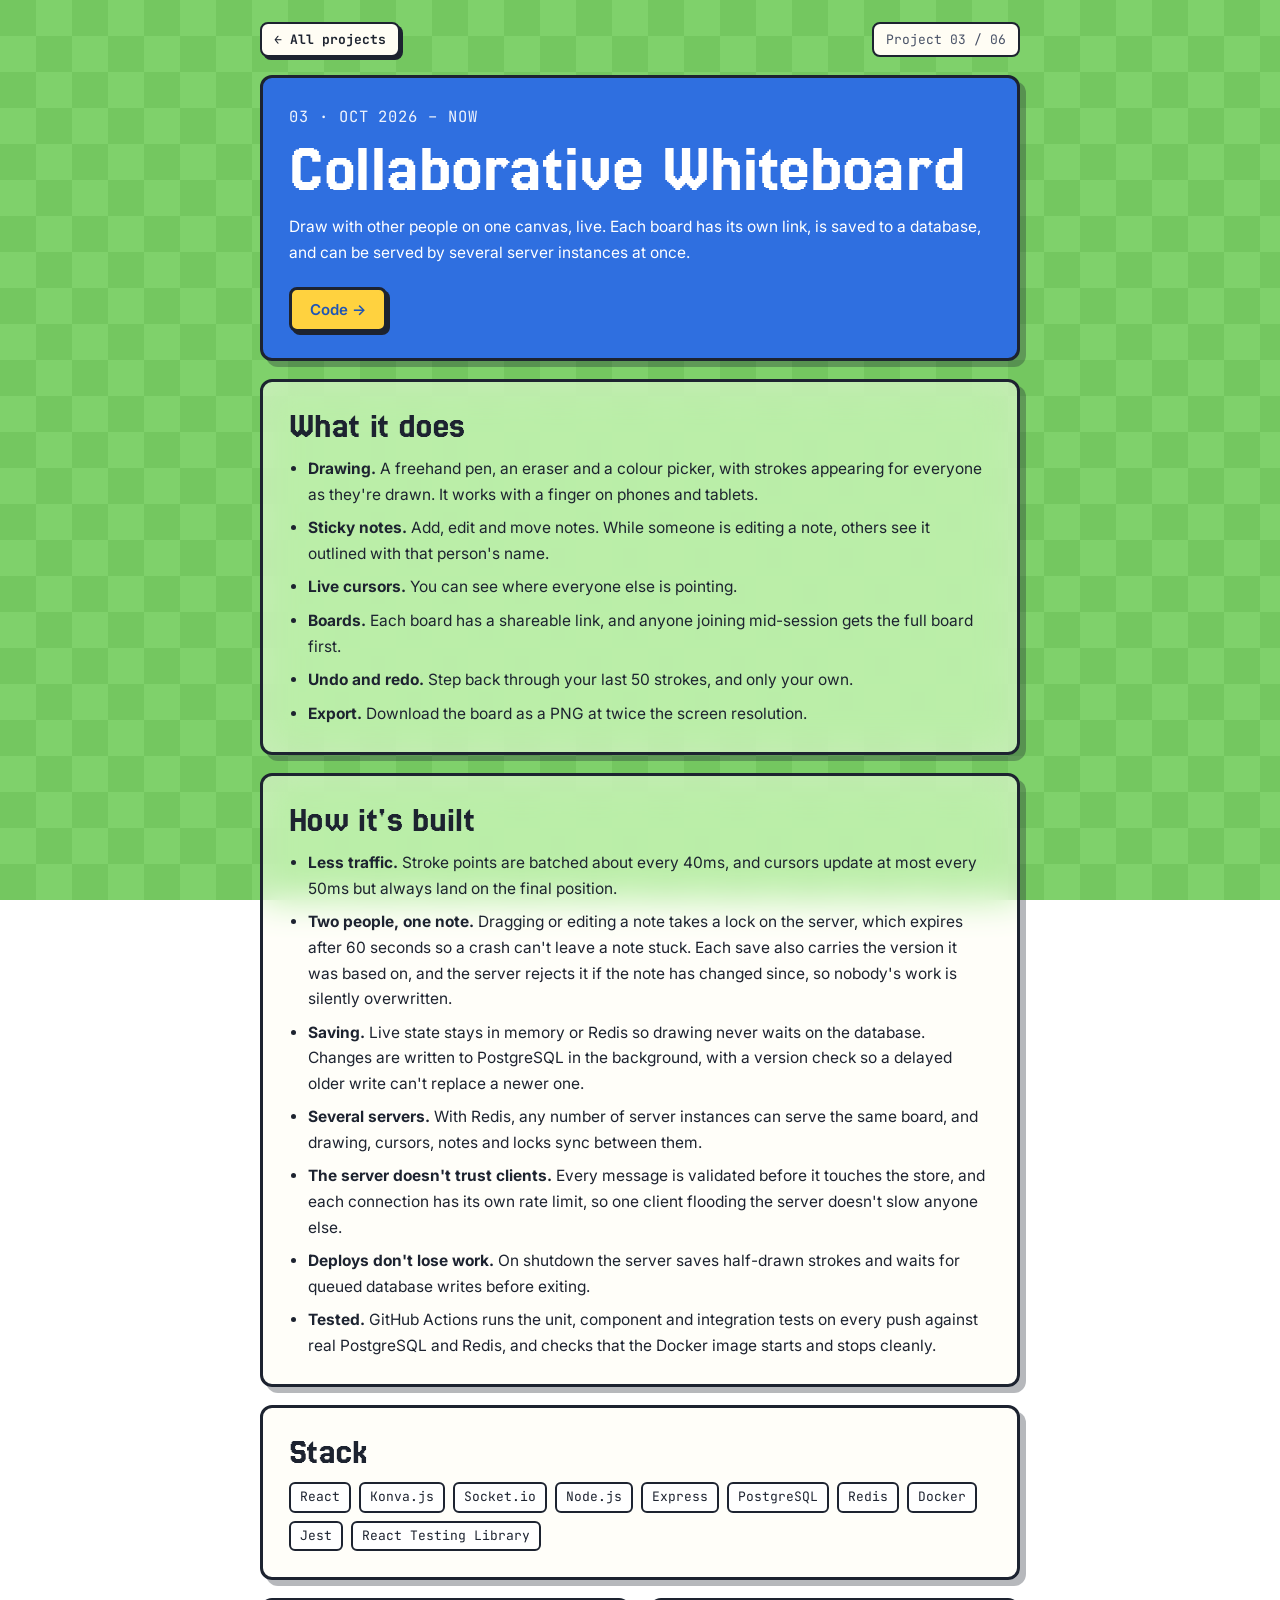
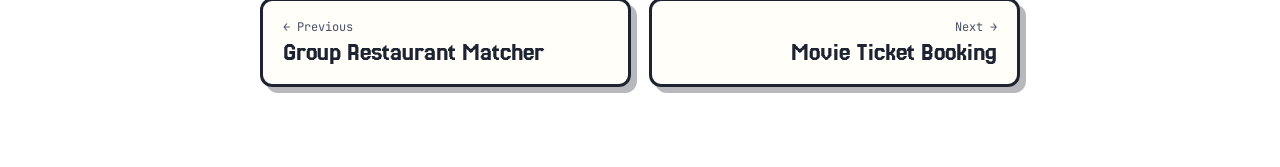
==== projects/collaborative-whiteboard.html @ 9a10ddad "Frosted glass cards and a wider content column" ====
<!doctype html>
<html lang="en">
<head>
<meta charset="utf-8">
<meta name="viewport" content="width=device-width, initial-scale=1">
<title>Collaborative Whiteboard · Colby Okazaki</title>
<meta name="description" content="Draw with other people on one canvas, live. Each board has its own link, is saved to a database, and can be served by several server instances at once.">
<meta property="og:type" content="article">
<meta property="og:url" content="https://colby-okazaki.github.io/portfolio/projects/collaborative-whiteboard.html">
<meta property="og:title" content="Collaborative Whiteboard · Colby Okazaki">
<meta property="og:description" content="Draw with other people on one canvas, live. Each board has its own link, is saved to a database, and can be served by several server instances at once.">
<meta property="og:image" content="https://colby-okazaki.github.io/portfolio/images/preview.jpg">
<meta name="twitter:card" content="summary_large_image">
<link rel="preconnect" href="https://fonts.googleapis.com">
<link href="https://fonts.googleapis.com/css2?family=Inter:wght@400;600;800&family=JetBrains+Mono:wght@400;700&family=Jersey+25&display=swap" rel="stylesheet">
<link rel="stylesheet" href="project.css?v=2">
<style>:root { --accent: #2f6fe0; }</style>
</head>
<body>
  <nav class="top">
    <a class="back" href="../#projects">← All projects</a>
    <span class="crumb">Project 03 / 06</span>
  </nav>

  <main class="page">
    <header class="card head">
      <p class="kicker">03 · Oct 2026 – now</p>
      <h1>Collaborative Whiteboard</h1>
      <p class="sub">Draw with other people on one canvas, live. Each board has its own link, is saved to a database, and can be served by several server instances at once.</p>
      <div class="actions"><a class="btn" href="https://github.com/colby-okazaki/collab-whiteboard" target="_blank" rel="noopener">Code →</a></div>
    </header>

    <section class="card">
      <h2>What it does</h2>
      <ul>
        <li><strong>Drawing.</strong> A freehand pen, an eraser and a colour picker, with strokes appearing for everyone as they're drawn. It works with a finger on phones and tablets.</li>
        <li><strong>Sticky notes.</strong> Add, edit and move notes. While someone is editing a note, others see it outlined with that person's name.</li>
        <li><strong>Live cursors.</strong> You can see where everyone else is pointing.</li>
        <li><strong>Boards.</strong> Each board has a shareable link, and anyone joining mid-session gets the full board first.</li>
        <li><strong>Undo and redo.</strong> Step back through your last 50 strokes, and only your own.</li>
        <li><strong>Export.</strong> Download the board as a PNG at twice the screen resolution.</li>
      </ul>
    </section>

    <section class="card">
      <h2>How it's built</h2>
      <ul>
        <li><strong>Less traffic.</strong> Stroke points are batched about every 40ms, and cursors update at most every 50ms but always land on the final position.</li>
        <li><strong>Two people, one note.</strong> Dragging or editing a note takes a lock on the server, which expires after 60 seconds so a crash can't leave a note stuck. Each save also carries the version it was based on, and the server rejects it if the note has changed since, so nobody's work is silently overwritten.</li>
        <li><strong>Saving.</strong> Live state stays in memory or Redis so drawing never waits on the database. Changes are written to PostgreSQL in the background, with a version check so a delayed older write can't replace a newer one.</li>
        <li><strong>Several servers.</strong> With Redis, any number of server instances can serve the same board, and drawing, cursors, notes and locks sync between them.</li>
        <li><strong>The server doesn't trust clients.</strong> Every message is validated before it touches the store, and each connection has its own rate limit, so one client flooding the server doesn't slow anyone else.</li>
        <li><strong>Deploys don't lose work.</strong> On shutdown the server saves half-drawn strokes and waits for queued database writes before exiting.</li>
        <li><strong>Tested.</strong> GitHub Actions runs the unit, component and integration tests on every push against real PostgreSQL and Redis, and checks that the Docker image starts and stops cleanly.</li>
      </ul>
    </section>

    <section class="card">
      <h2>Stack</h2>
      <ul class="tags"><li>React</li><li>Konva.js</li><li>Socket.io</li><li>Node.js</li><li>Express</li><li>PostgreSQL</li><li>Redis</li><li>Docker</li><li>Jest</li><li>React Testing Library</li></ul>
    </section>

    <nav class="pager" aria-label="More projects">
      <a class="card" href="group-restaurant-matcher.html"><span class="dir">← Previous</span><span class="name">Group Restaurant Matcher</span></a>
      <a class="card next" href="movie-ticket-booking.html"><span class="dir">Next →</span><span class="name">Movie Ticket Booking</span></a>
    </nav>
  </main>
</body>
</html>
---- projects/project.css ----
/* Shared styles for the project pages. Colours, fonts and cards match index.html. */
:root {
  --ink: #1d2330; --soft: #485166; --paper: #fffdf4; --line: rgba(29,35,48,0.14); --link: #1f55b5;
  --yellow: #ffd23f;
  --pixel: "Jersey 25", "JetBrains Mono", monospace;
  --mono: "JetBrains Mono", ui-monospace, monospace;
  --accent: #e5484d;
}
* { box-sizing: border-box; margin: 0; padding: 0; }
body {
  font-family: Inter, system-ui, sans-serif; color: var(--ink);
  background: repeating-conic-gradient(#7fd16b 0 25%, #74c760 0 50%) 0 0 / 72px 72px fixed;   /* the flat game board */
  padding: 0 16px 80px;
}
.top, .page { width: min(760px, 100%); margin: 0 auto; }
.top { display: flex; justify-content: space-between; align-items: center; gap: 12px; padding: 22px 0 18px; }
.back, .crumb { font-family: var(--mono); font-size: 13px; font-weight: 700; background: var(--paper); border: 2px solid var(--ink); border-radius: 8px; padding: 7px 12px; }
.back { color: var(--ink); text-decoration: none; box-shadow: 3px 3px 0 var(--ink); transition: transform .12s ease, box-shadow .12s ease; }
.back:hover { transform: translate(2px, 2px); box-shadow: 1px 1px 0 var(--ink); }
.crumb { color: var(--soft); font-weight: 400; }

.card { background: rgba(255,253,244,0.58); -webkit-backdrop-filter: blur(18px) saturate(1.5); backdrop-filter: blur(18px) saturate(1.5); border: 3px solid var(--ink); border-radius: 12px; box-shadow: 6px 6px 0 rgba(29,35,48,0.32); padding: 26px; }
.page > * + * { margin-top: 18px; }

.head { background: var(--accent); color: #fff; }
.kicker { font-family: var(--mono); font-size: 12.5px; letter-spacing: 0.06em; text-transform: uppercase; opacity: 0.92; }
h1 { margin-top: 8px; font-family: var(--pixel); font-weight: 400; font-size: clamp(44px, 10vw, 68px); line-height: 0.92; letter-spacing: 0.01em; }
.sub { margin-top: 14px; font-size: clamp(16px, 2.3vw, 18px); line-height: 1.55; }
.actions { margin-top: 22px; display: flex; flex-wrap: wrap; gap: 12px; align-items: center; }
.btn { font-size: 15px; font-weight: 600; color: var(--ink); text-decoration: none; padding: 10px 18px; border: 3px solid var(--ink); border-radius: 8px; background: var(--paper); box-shadow: 3px 3px 0 var(--ink); transition: transform .12s ease, box-shadow .12s ease; }
.btn:first-child { background: var(--yellow); }
.btn:hover { transform: translate(2px, 2px); box-shadow: 1px 1px 0 var(--ink); }
.actions .note { font-size: 13.5px; }

.figures { display: flex; flex-wrap: wrap; gap: 18px 36px; }
.figures dt { font-family: var(--mono); font-size: 22px; font-weight: 700; white-space: nowrap; }
.figures dd { margin-top: 4px; font-size: 13px; line-height: 1.4; color: var(--soft); max-width: 22ch; }

.shot { display: block; border-radius: 12px; overflow: hidden; background: #0b0b0d; border: 3px solid var(--ink); box-shadow: 6px 6px 0 rgba(29,35,48,0.32); }
.shot img { width: 100%; height: auto; display: block; }
figcaption { font-size: 13px; line-height: 1.5; color: var(--soft); background: var(--paper); border-top: 3px solid var(--ink); padding: 10px 14px; }

h2 { font-family: var(--pixel); font-weight: 400; font-size: clamp(30px, 5.5vw, 36px); line-height: 1; letter-spacing: 0.01em; }
.card p, .card li { font-size: 15.5px; line-height: 1.65; }
.card h2 + p, .card h2 + ul, .card h2 + ol { margin-top: 12px; }
.card p + p, .card p + ul { margin-top: 10px; }
.card ul, .card ol { padding-left: 1.2em; }
.card li + li { margin-top: 8px; }
.card a { color: var(--link); font-weight: 600; }
code { font-family: var(--mono); font-size: 0.9em; background: rgba(29,35,48,0.07); border-radius: 4px; padding: 1px 5px; }
.tags { margin-top: 12px; display: flex; flex-wrap: wrap; gap: 8px; list-style: none; padding: 0 !important; }
.tags li { margin: 0 !important; font-family: var(--mono); font-size: 13px !important; line-height: 1.4 !important; border: 2px solid var(--ink); border-radius: 6px; padding: 4px 9px; background: #fff; }

.pager { display: grid; grid-template-columns: 1fr 1fr; gap: 18px; }
.pager a { color: var(--ink); text-decoration: none; padding: 18px 20px; transition: transform .12s ease, box-shadow .12s ease; }
.pager a:hover { transform: translate(3px, 3px); box-shadow: 3px 3px 0 rgba(29,35,48,0.32); }
.pager .dir { display: block; font-family: var(--mono); font-size: 12px; color: var(--soft); }
.pager .name { display: block; margin-top: 4px; font-family: var(--pixel); font-size: 26px; line-height: 1.05; }
.pager .next { text-align: right; }
@media (max-width: 560px) { .card { padding: 20px; } .pager { grid-template-columns: 1fr; } .pager .next { text-align: left; } }
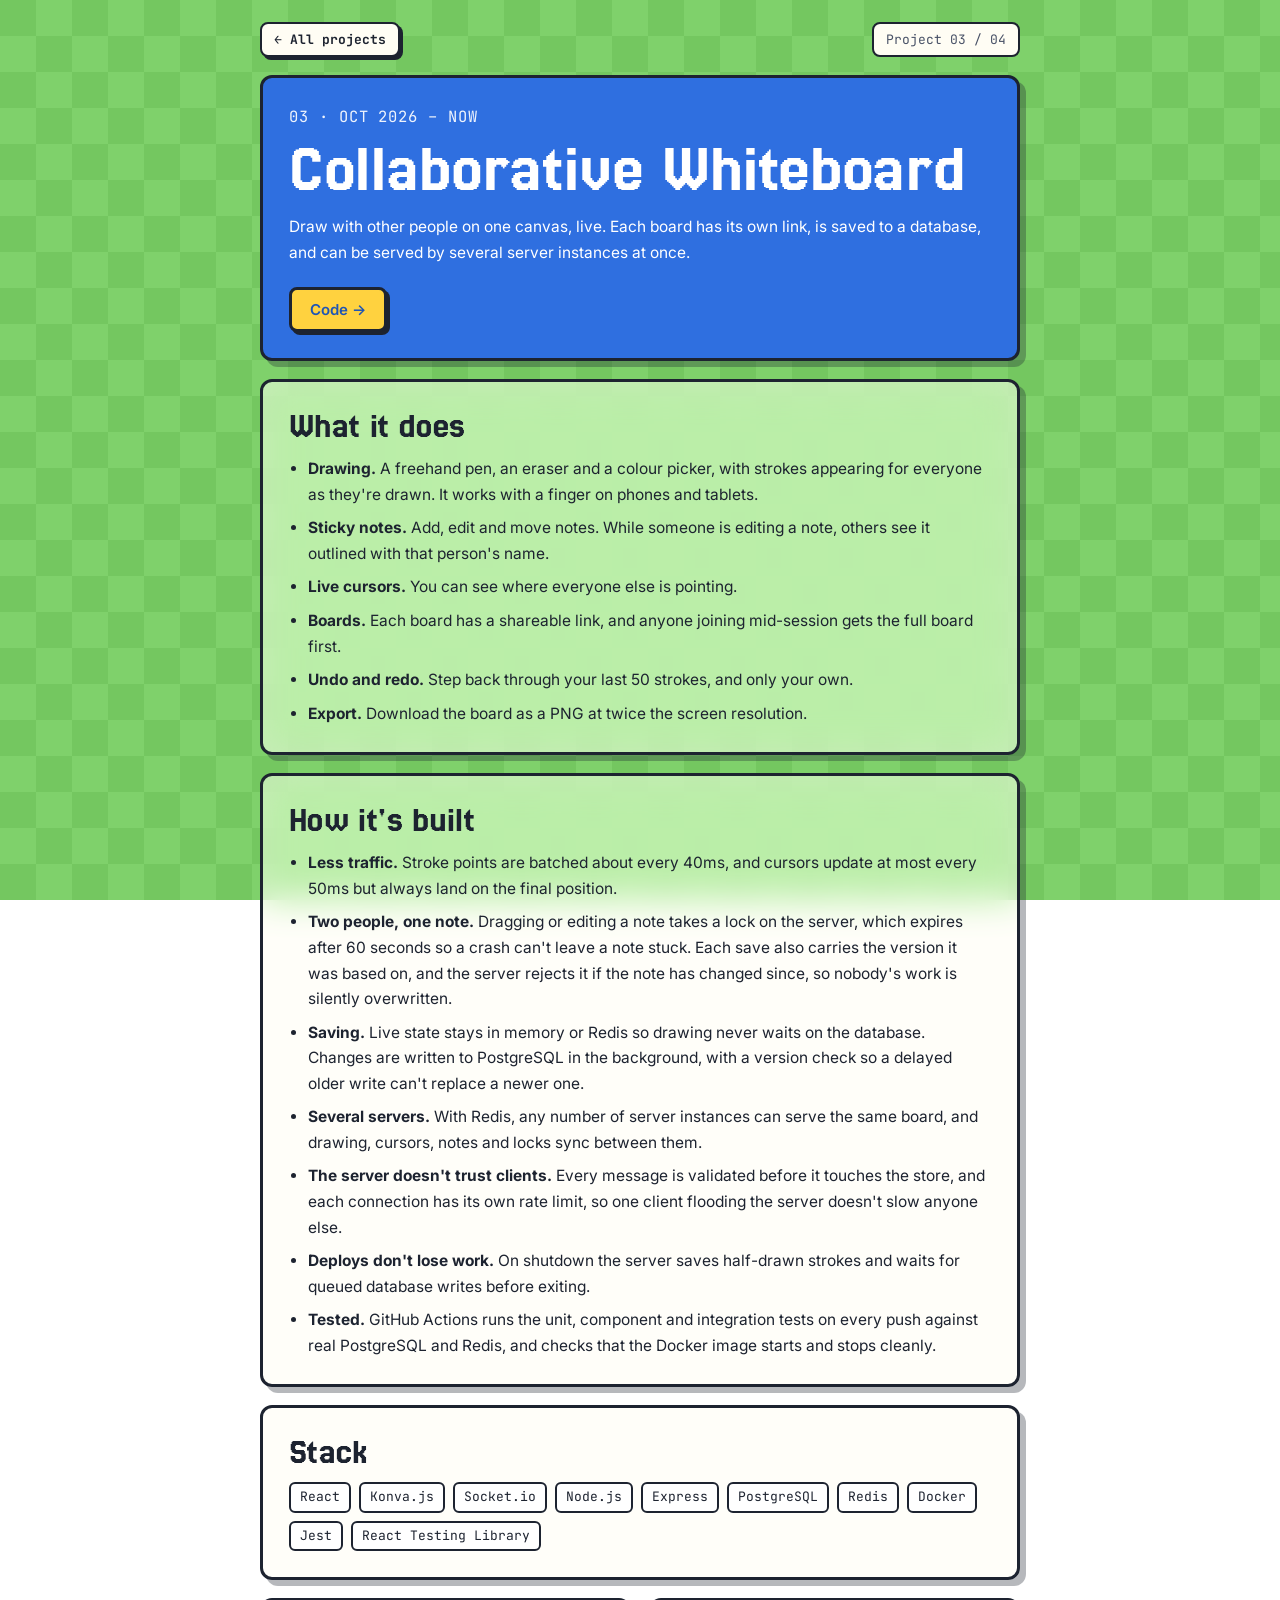
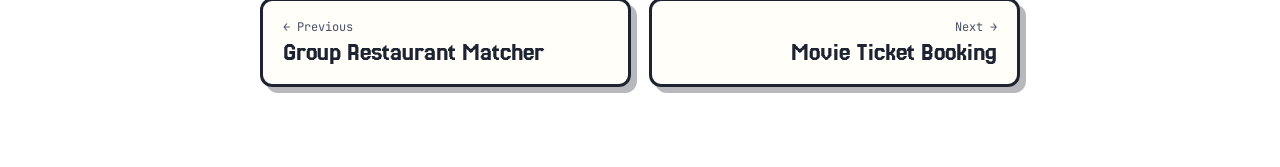
==== commit 869fe02a: "Update the resume and remove the Lift App and NBA Score Bot projects" ====
--- a/projects/collaborative-whiteboard.html
+++ b/projects/collaborative-whiteboard.html
@@ -19,7 +19,7 @@
 <body>
   <nav class="top">
     <a class="back" href="../#projects">← All projects</a>
-    <span class="crumb">Project 03 / 06</span>
+    <span class="crumb">Project 03 / 04</span>
   </nav>
 
   <main class="page">
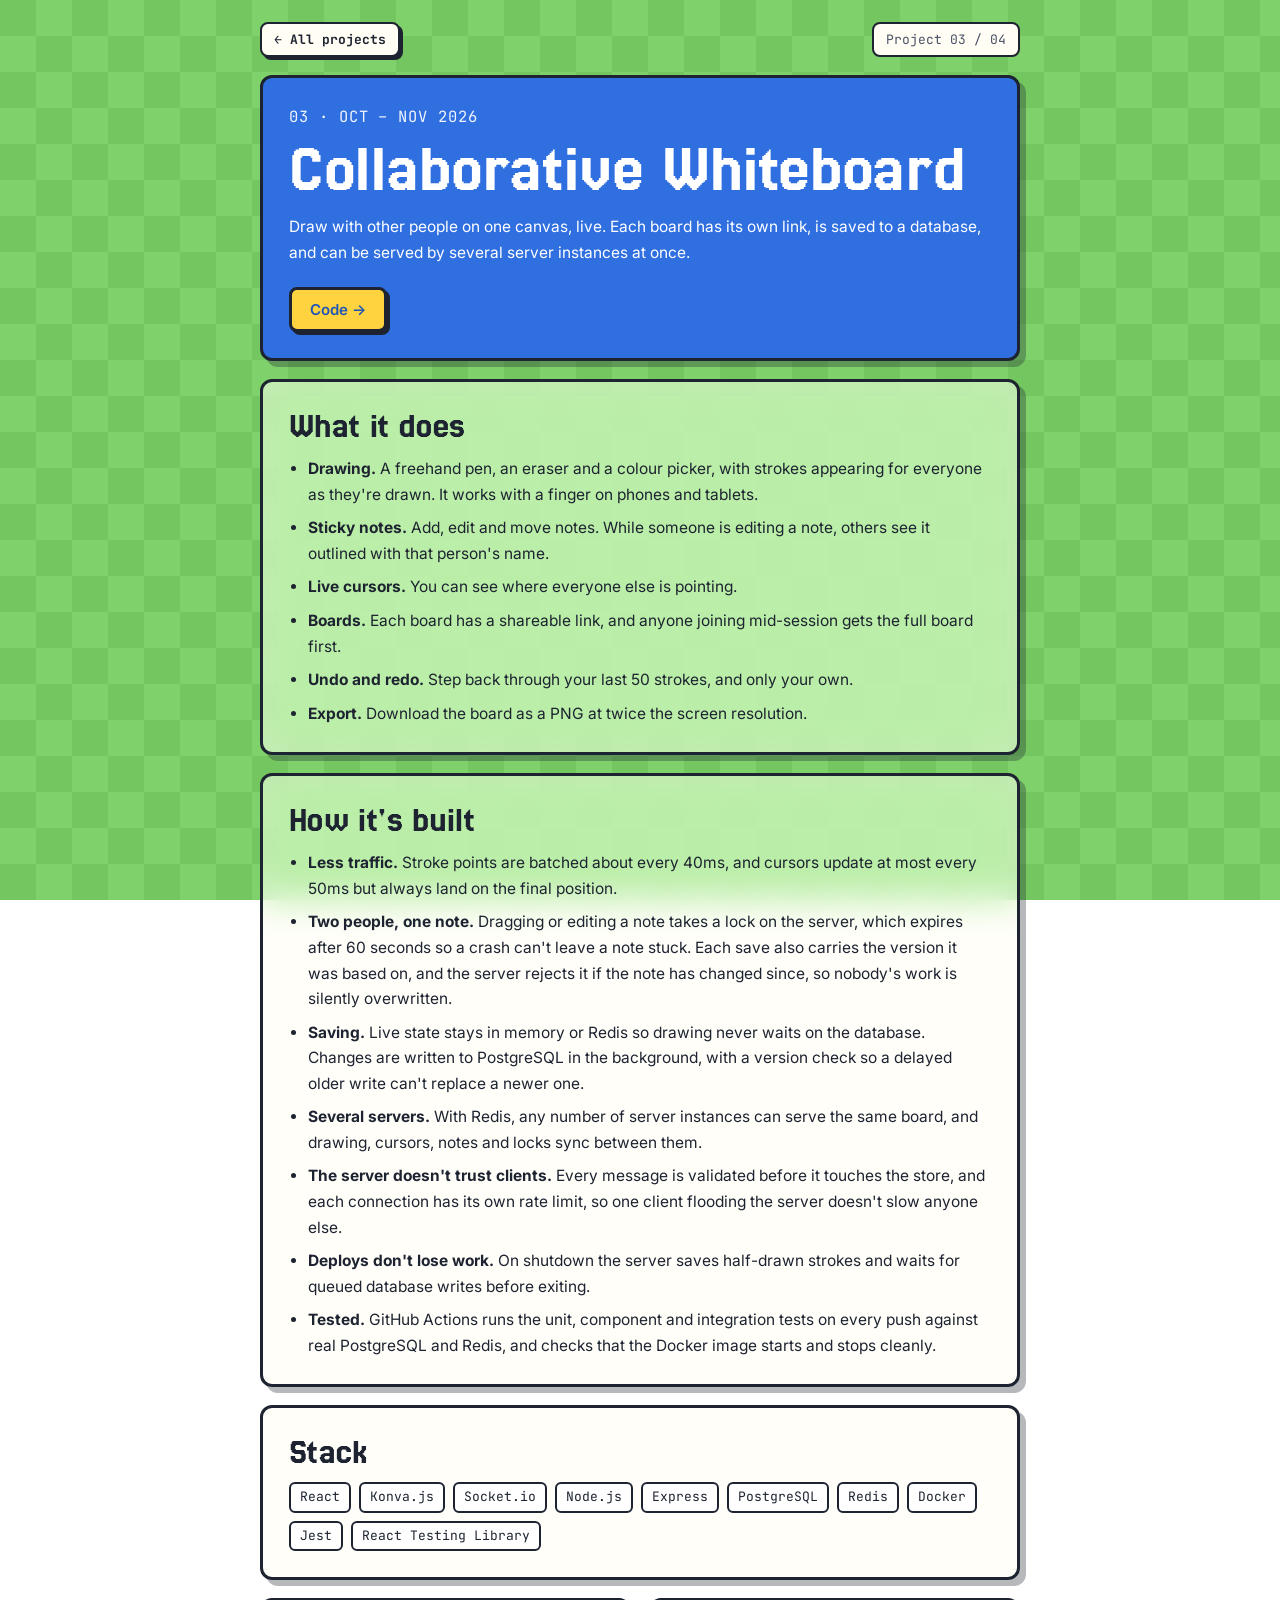
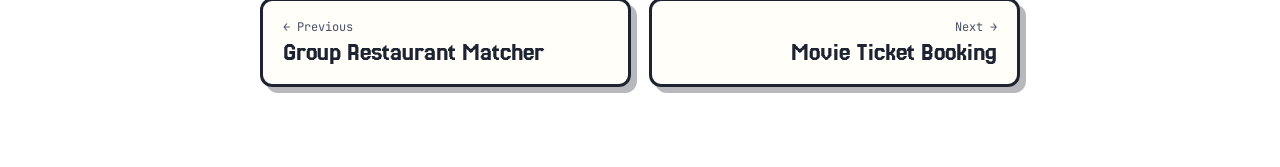
==== commit 58b6df64: "Match the project dates to the resume" ====
--- a/projects/collaborative-whiteboard.html
+++ b/projects/collaborative-whiteboard.html
@@ -24,7 +24,7 @@
 
   <main class="page">
     <header class="card head">
-      <p class="kicker">03 · Oct 2026 – now</p>
+      <p class="kicker">03 · Oct – Nov 2026</p>
       <h1>Collaborative Whiteboard</h1>
       <p class="sub">Draw with other people on one canvas, live. Each board has its own link, is saved to a database, and can be served by several server instances at once.</p>
       <div class="actions"><a class="btn" href="https://github.com/colby-okazaki/collab-whiteboard" target="_blank" rel="noopener">Code →</a></div>
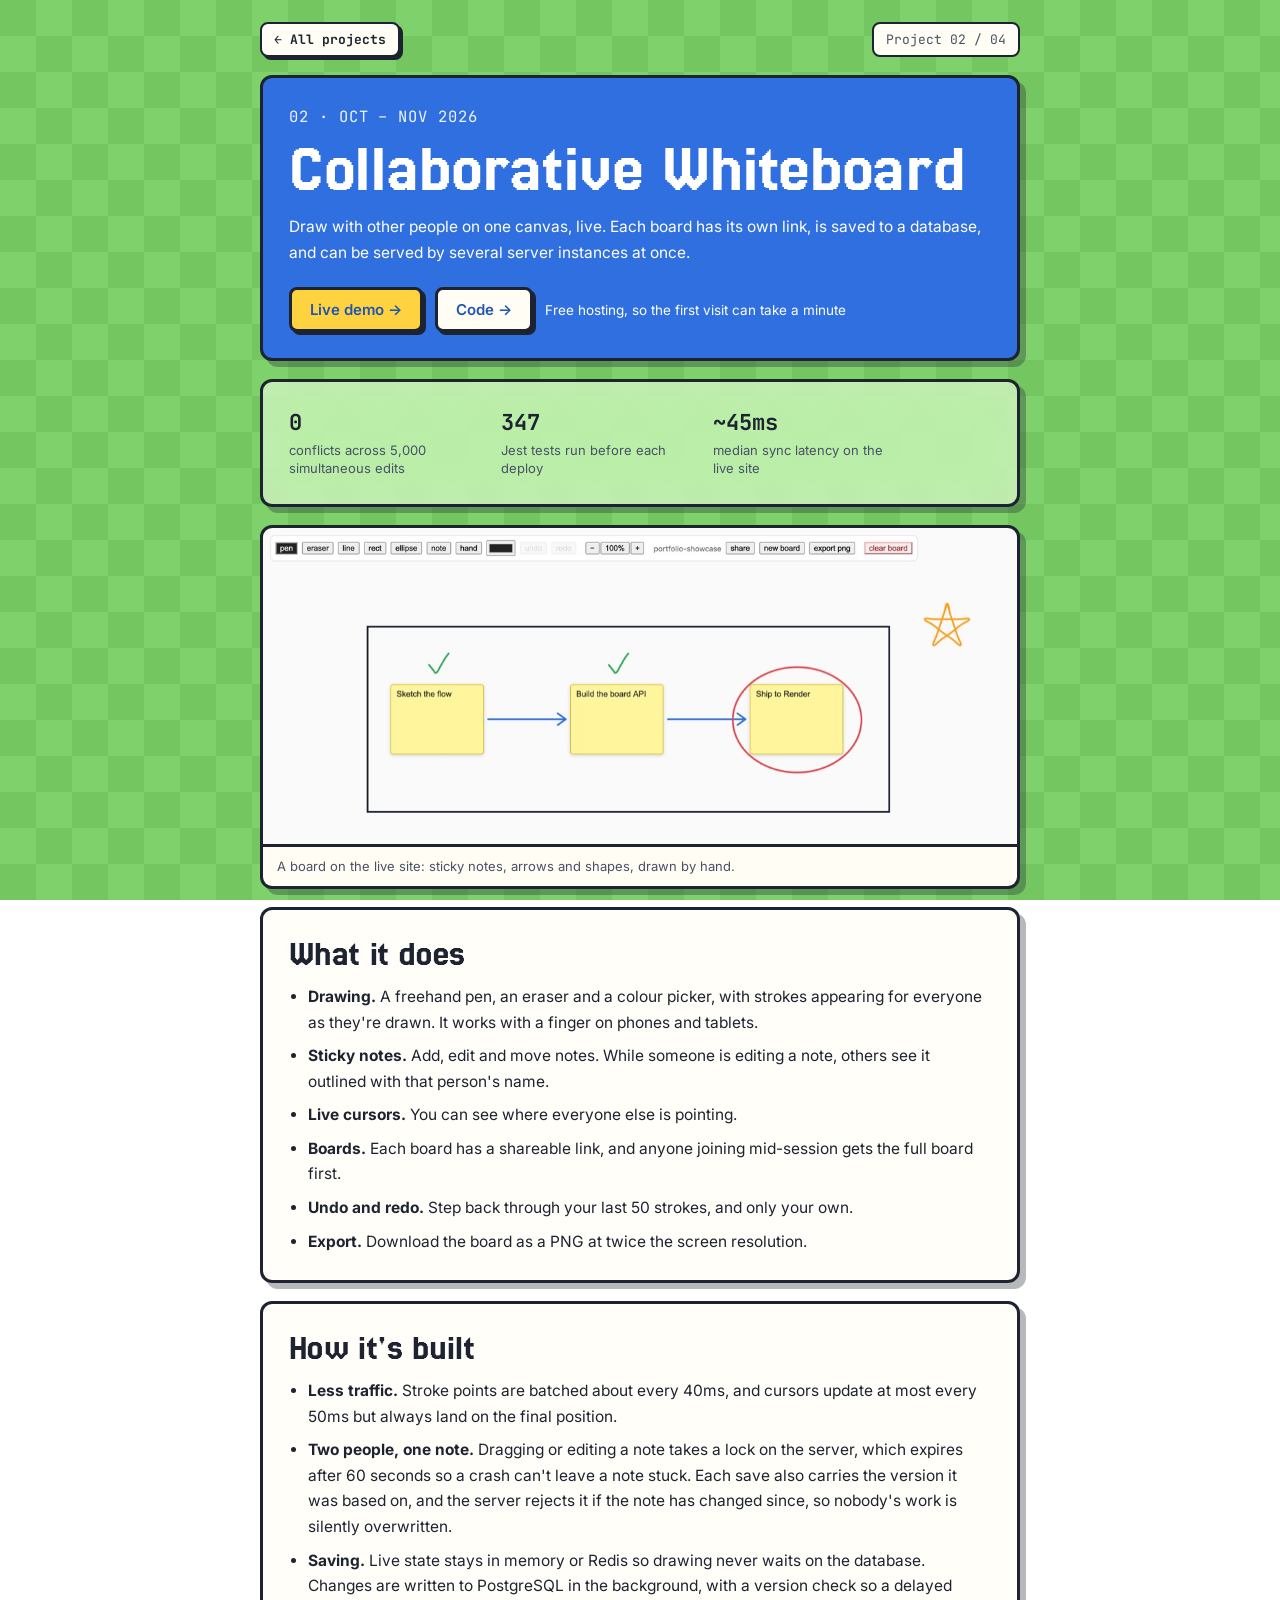
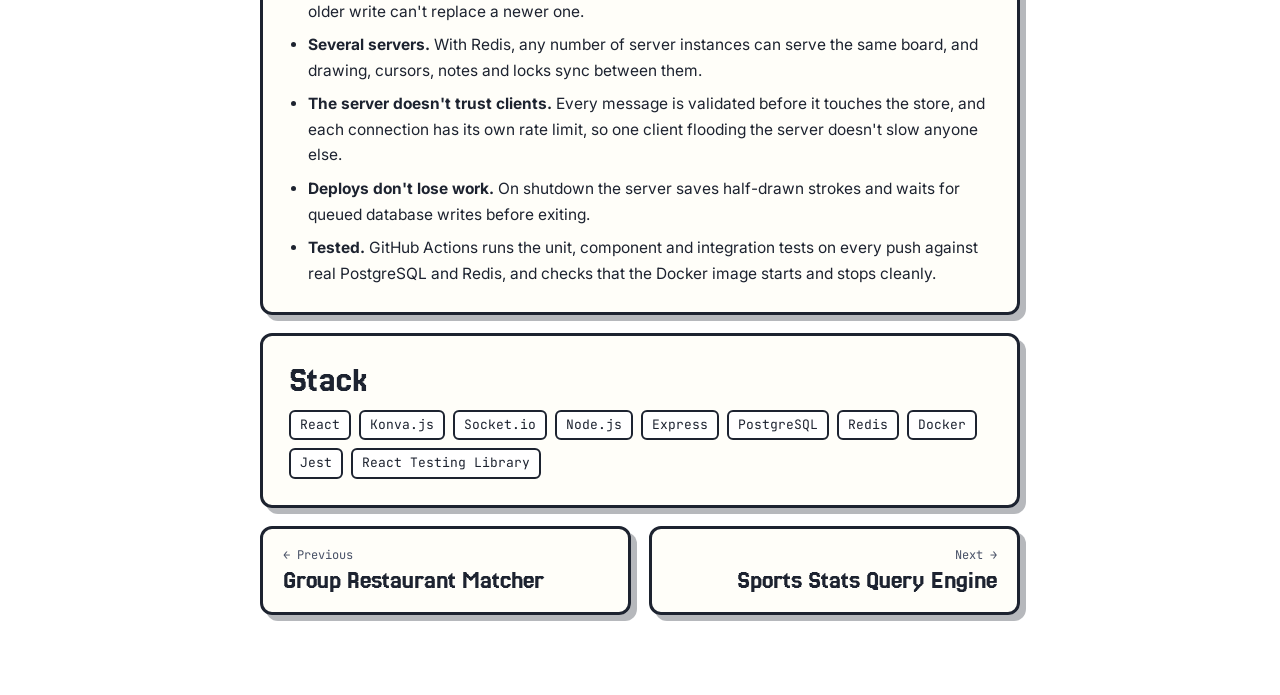
==== commit b3783463: "Order projects newest first, give every card the same layout, and add whiteboard and restaurant matc" ====
--- a/projects/collaborative-whiteboard.html
+++ b/projects/collaborative-whiteboard.html
@@ -9,7 +9,7 @@
 <meta property="og:url" content="https://colby-okazaki.github.io/portfolio/projects/collaborative-whiteboard.html">
 <meta property="og:title" content="Collaborative Whiteboard · Colby Okazaki">
 <meta property="og:description" content="Draw with other people on one canvas, live. Each board has its own link, is saved to a database, and can be served by several server instances at once.">
-<meta property="og:image" content="https://colby-okazaki.github.io/portfolio/images/preview.jpg">
+<meta property="og:image" content="https://colby-okazaki.github.io/portfolio/images/whiteboard.jpg">
 <meta name="twitter:card" content="summary_large_image">
 <link rel="preconnect" href="https://fonts.googleapis.com">
 <link href="https://fonts.googleapis.com/css2?family=Inter:wght@400;600;800&family=JetBrains+Mono:wght@400;700&family=Jersey+25&display=swap" rel="stylesheet">
@@ -19,16 +19,27 @@
 <body>
   <nav class="top">
     <a class="back" href="../#projects">← All projects</a>
-    <span class="crumb">Project 03 / 04</span>
+    <span class="crumb">Project 02 / 04</span>
   </nav>
 
   <main class="page">
     <header class="card head">
-      <p class="kicker">03 · Oct – Nov 2026</p>
+      <p class="kicker">02 · Oct – Nov 2026</p>
       <h1>Collaborative Whiteboard</h1>
       <p class="sub">Draw with other people on one canvas, live. Each board has its own link, is saved to a database, and can be served by several server instances at once.</p>
-      <div class="actions"><a class="btn" href="https://github.com/colby-okazaki/collab-whiteboard" target="_blank" rel="noopener">Code →</a></div>
+      <div class="actions"><a class="btn" href="https://collab-whiteboard-vhsh.onrender.com" target="_blank" rel="noopener">Live demo →</a><a class="btn" href="https://github.com/colby-okazaki/collab-whiteboard" target="_blank" rel="noopener">Code →</a><span class="note">Free hosting, so the first visit can take a minute</span></div>
     </header>
+
+    <dl class="card figures">
+      <div><dt>0</dt><dd>conflicts across 5,000 simultaneous edits</dd></div>
+      <div><dt>347</dt><dd>Jest tests run before each deploy</dd></div>
+      <div><dt>~45ms</dt><dd>median sync latency on the live site</dd></div>
+    </dl>
+
+    <figure class="shot">
+      <img src="../images/whiteboard.jpg" width="1100" height="461" alt="A board on the live whiteboard: three sticky notes joined by blue arrows, green ticks over the first two, the last circled in red, all inside a drawn box">
+      <figcaption>A board on the live site: sticky notes, arrows and shapes, drawn by hand.</figcaption>
+    </figure>
 
     <section class="card">
       <h2>What it does</h2>
@@ -62,7 +73,7 @@
 
     <nav class="pager" aria-label="More projects">
       <a class="card" href="group-restaurant-matcher.html"><span class="dir">← Previous</span><span class="name">Group Restaurant Matcher</span></a>
-      <a class="card next" href="movie-ticket-booking.html"><span class="dir">Next →</span><span class="name">Movie Ticket Booking</span></a>
+      <a class="card next" href="sports-stats-query-engine.html"><span class="dir">Next →</span><span class="name">Sports Stats Query Engine</span></a>
     </nav>
   </main>
 </body>
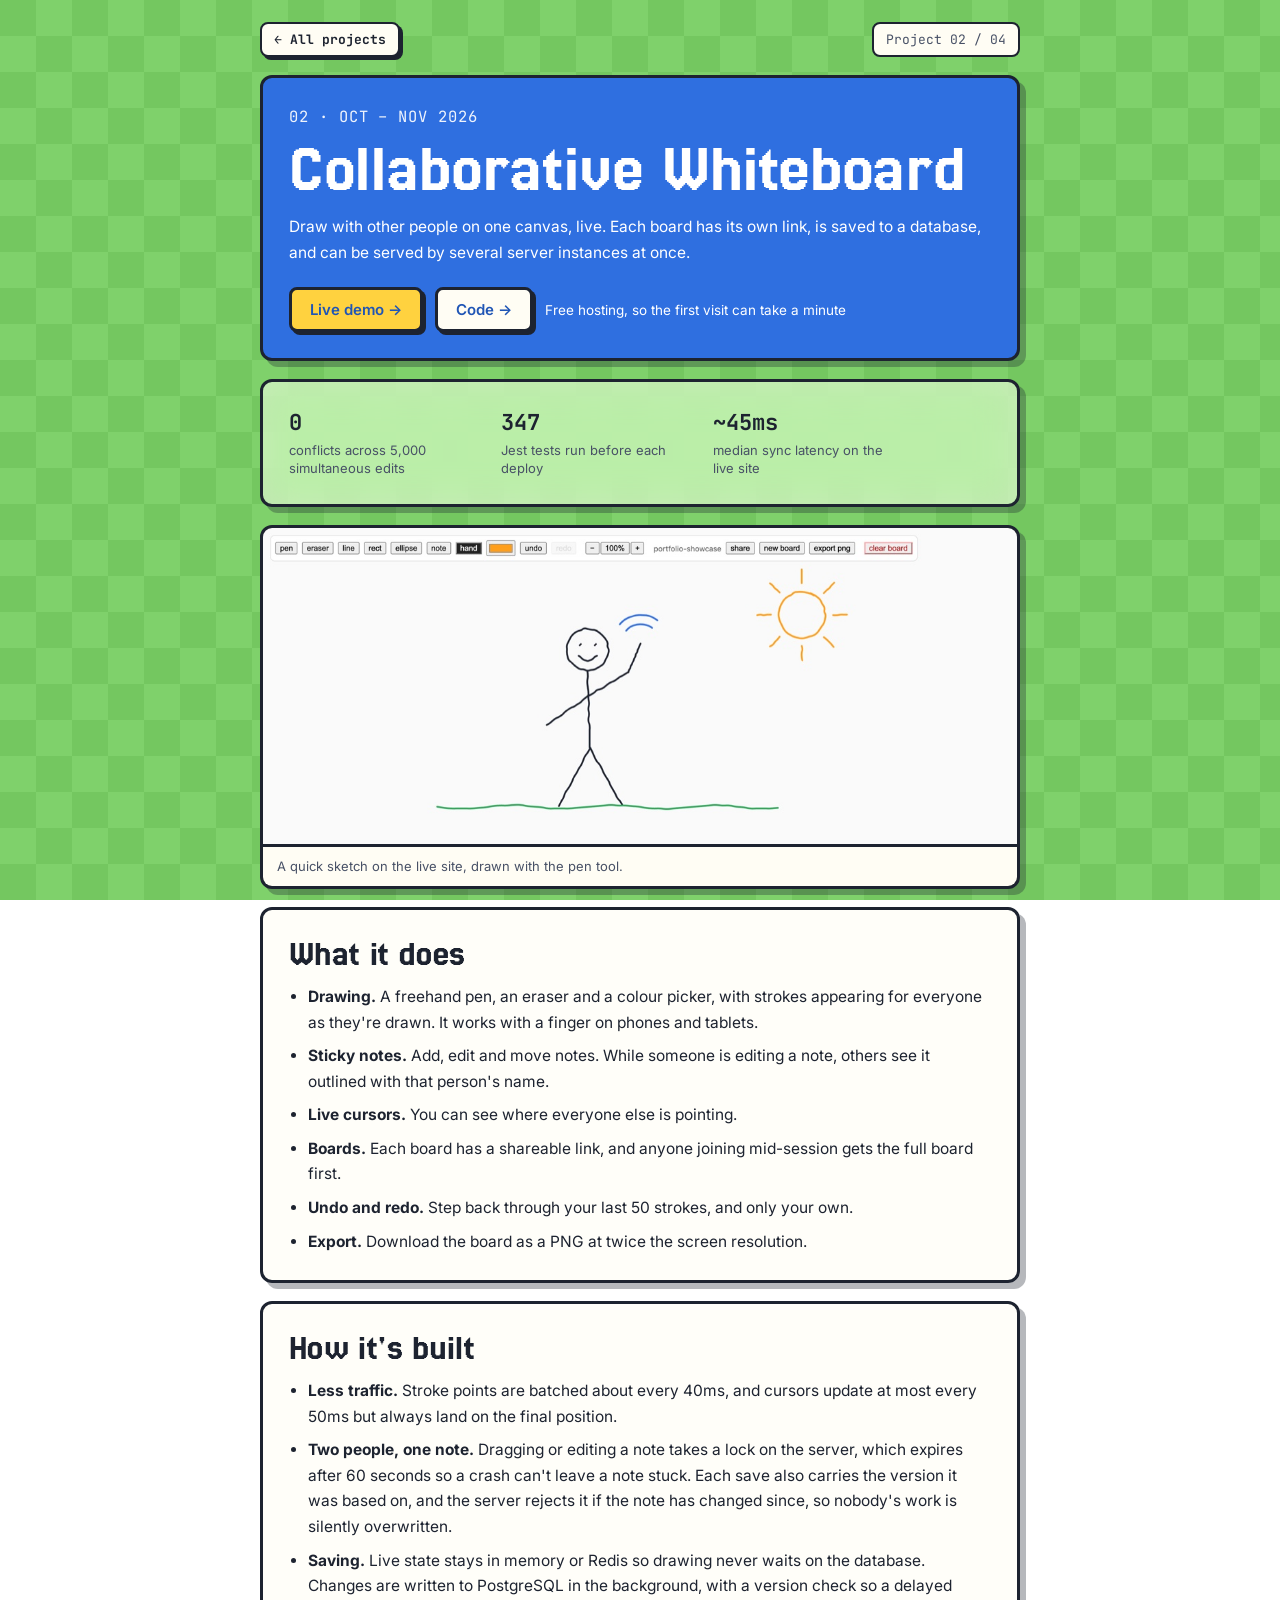
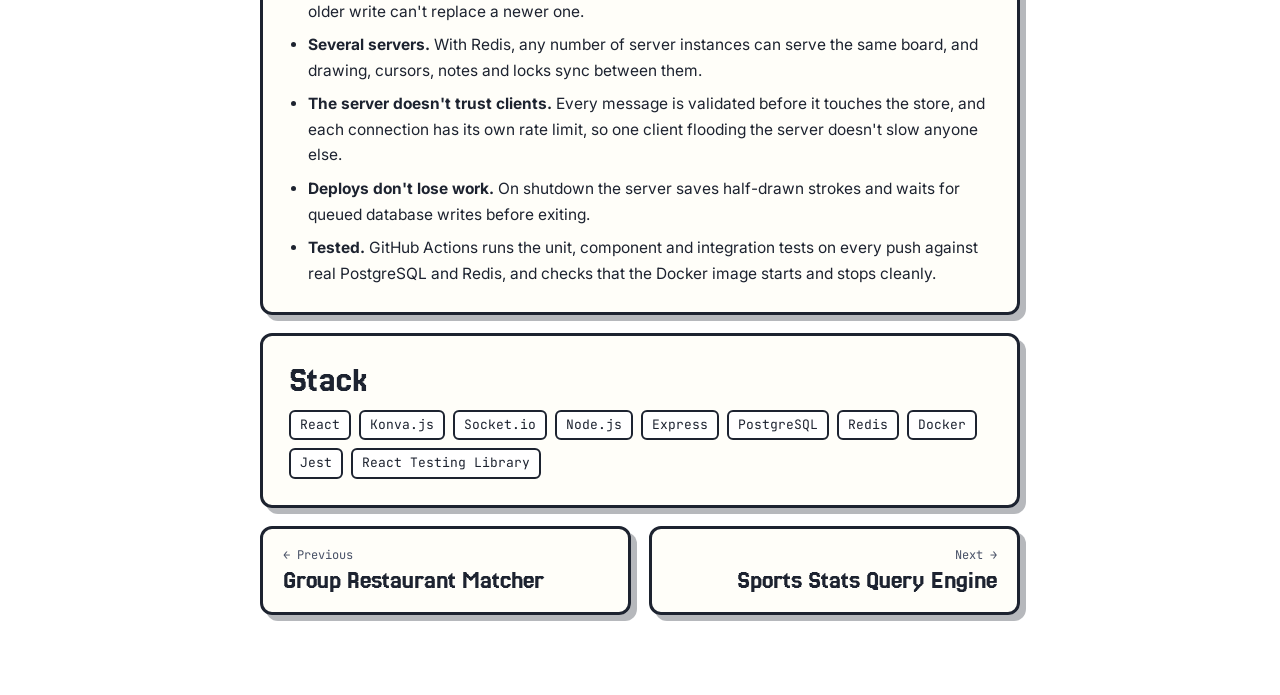
==== commit d65a26e5: "Use a stick figure sketch for the whiteboard, and drop the restaurant matcher photo" ====
--- a/projects/collaborative-whiteboard.html
+++ b/projects/collaborative-whiteboard.html
@@ -37,8 +37,8 @@
     </dl>
 
     <figure class="shot">
-      <img src="../images/whiteboard.jpg" width="1100" height="461" alt="A board on the live whiteboard: three sticky notes joined by blue arrows, green ticks over the first two, the last circled in red, all inside a drawn box">
-      <figcaption>A board on the live site: sticky notes, arrows and shapes, drawn by hand.</figcaption>
+      <img src="../images/whiteboard.jpg?v=2" width="1100" height="461" alt="A hand-drawn sketch on the live whiteboard: a smiling stick figure waving, standing on green grass under an orange sun">
+      <figcaption>A quick sketch on the live site, drawn with the pen tool.</figcaption>
     </figure>
 
     <section class="card">
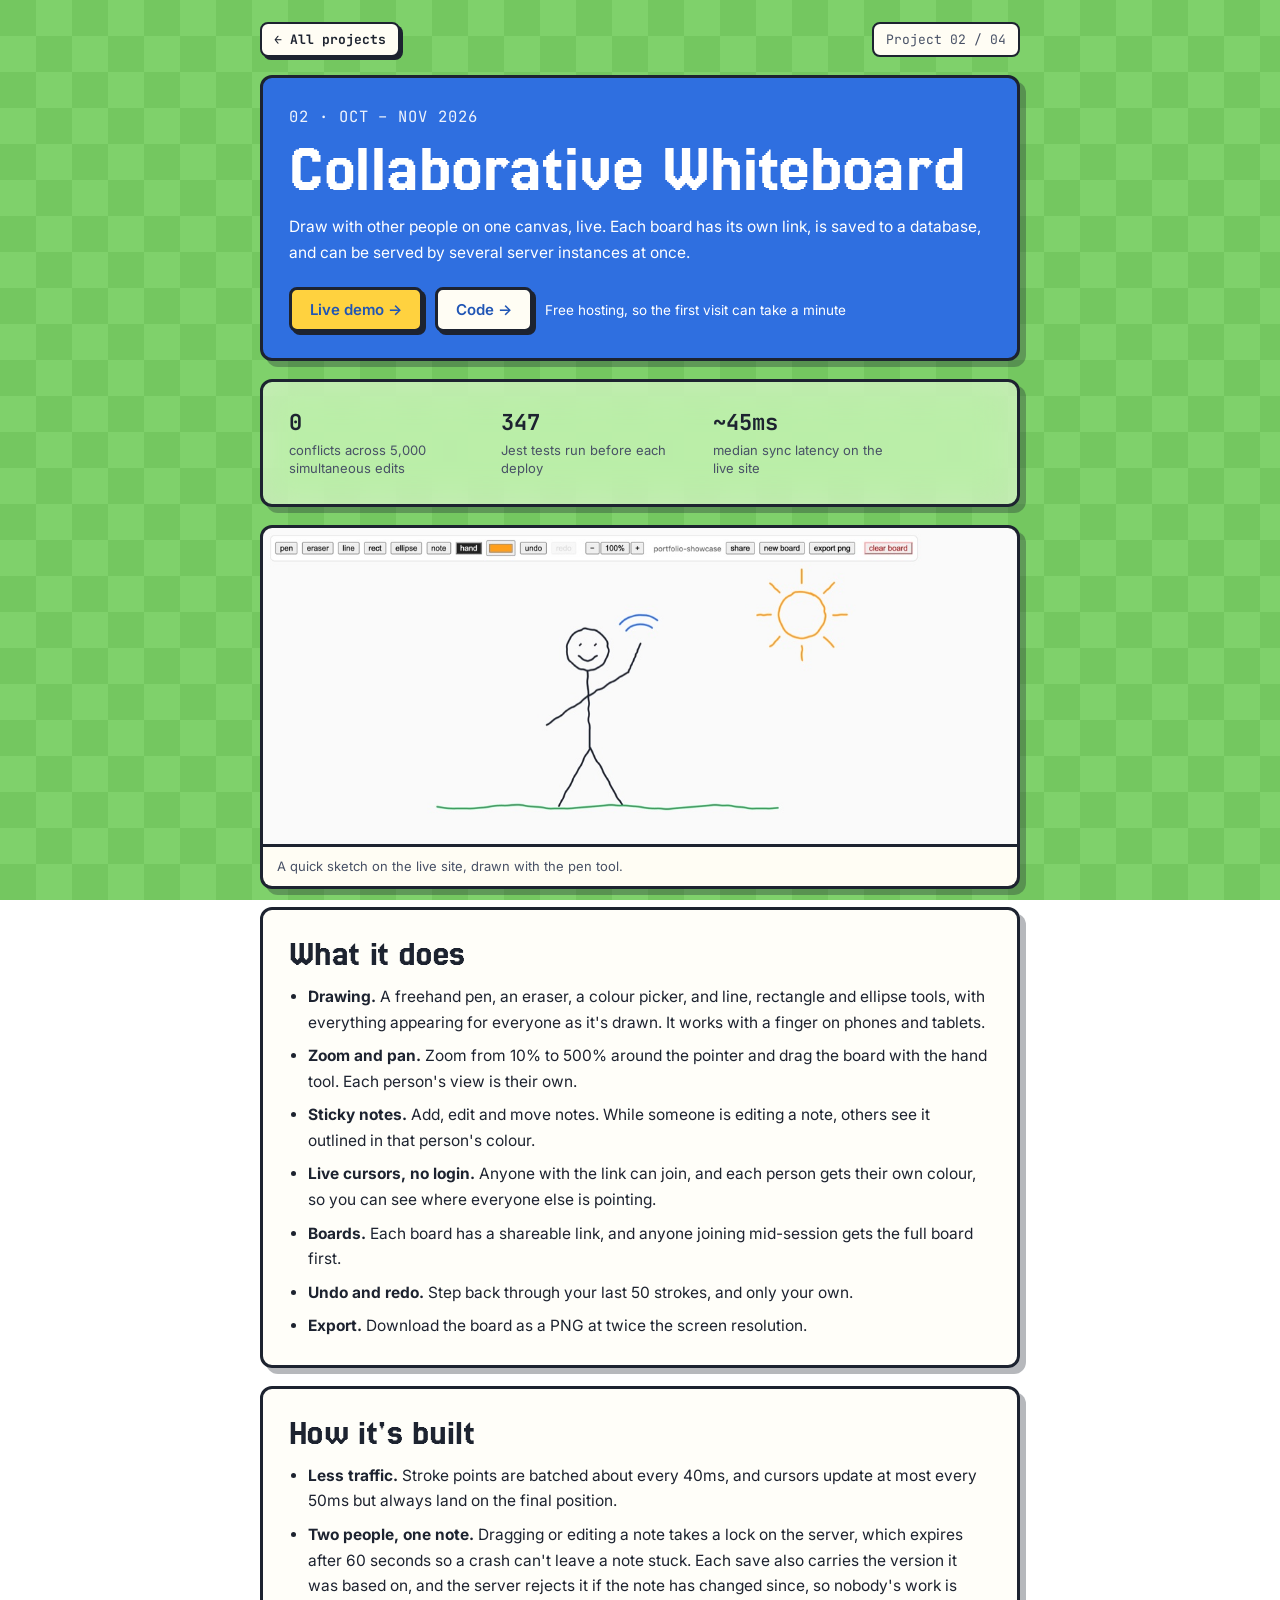
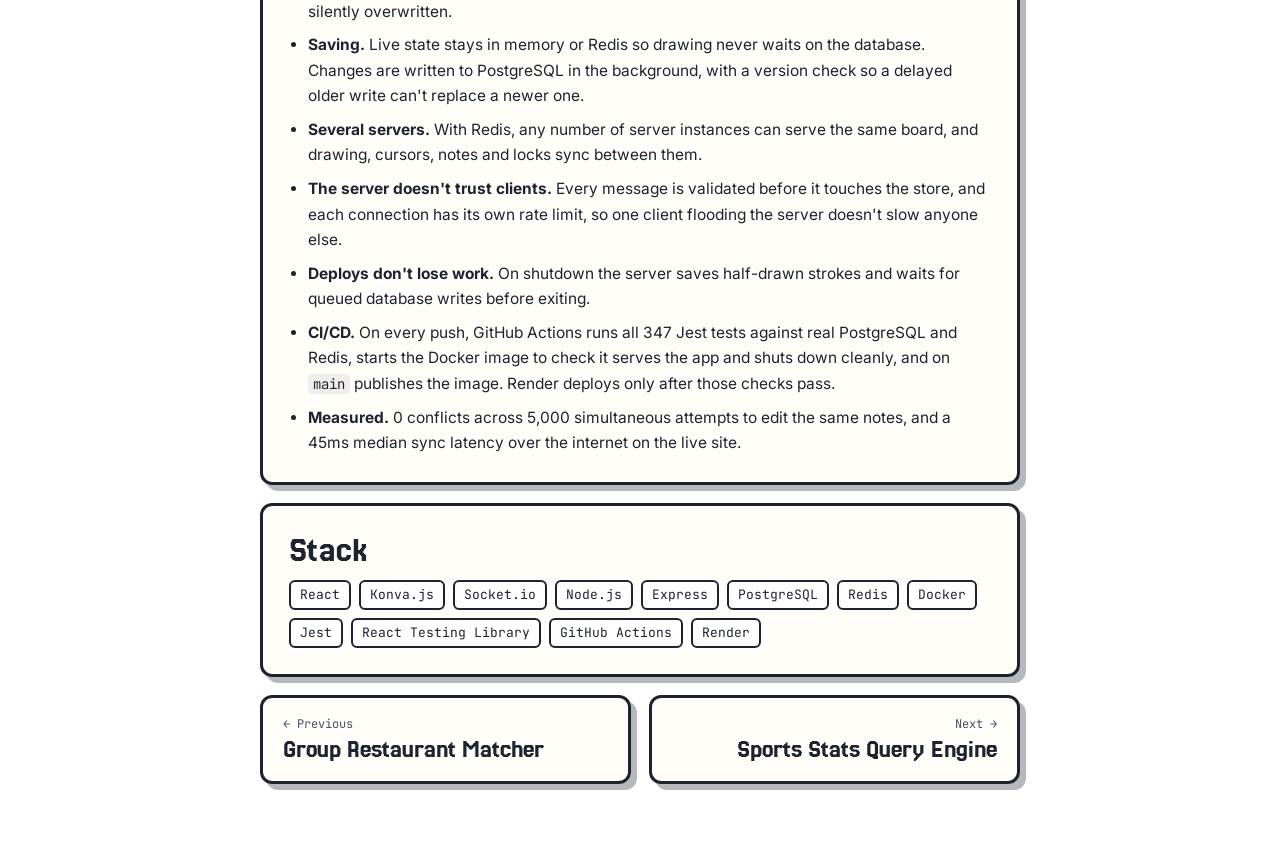
==== commit 8575ed96: "Update skills from the resume, refresh project details, and point the Marquee note at the admin logi" ====
--- a/projects/collaborative-whiteboard.html
+++ b/projects/collaborative-whiteboard.html
@@ -44,9 +44,10 @@
     <section class="card">
       <h2>What it does</h2>
       <ul>
-        <li><strong>Drawing.</strong> A freehand pen, an eraser and a colour picker, with strokes appearing for everyone as they're drawn. It works with a finger on phones and tablets.</li>
-        <li><strong>Sticky notes.</strong> Add, edit and move notes. While someone is editing a note, others see it outlined with that person's name.</li>
-        <li><strong>Live cursors.</strong> You can see where everyone else is pointing.</li>
+        <li><strong>Drawing.</strong> A freehand pen, an eraser, a colour picker, and line, rectangle and ellipse tools, with everything appearing for everyone as it's drawn. It works with a finger on phones and tablets.</li>
+        <li><strong>Zoom and pan.</strong> Zoom from 10% to 500% around the pointer and drag the board with the hand tool. Each person's view is their own.</li>
+        <li><strong>Sticky notes.</strong> Add, edit and move notes. While someone is editing a note, others see it outlined in that person's colour.</li>
+        <li><strong>Live cursors, no login.</strong> Anyone with the link can join, and each person gets their own colour, so you can see where everyone else is pointing.</li>
         <li><strong>Boards.</strong> Each board has a shareable link, and anyone joining mid-session gets the full board first.</li>
         <li><strong>Undo and redo.</strong> Step back through your last 50 strokes, and only your own.</li>
         <li><strong>Export.</strong> Download the board as a PNG at twice the screen resolution.</li>
@@ -62,13 +63,14 @@
         <li><strong>Several servers.</strong> With Redis, any number of server instances can serve the same board, and drawing, cursors, notes and locks sync between them.</li>
         <li><strong>The server doesn't trust clients.</strong> Every message is validated before it touches the store, and each connection has its own rate limit, so one client flooding the server doesn't slow anyone else.</li>
         <li><strong>Deploys don't lose work.</strong> On shutdown the server saves half-drawn strokes and waits for queued database writes before exiting.</li>
-        <li><strong>Tested.</strong> GitHub Actions runs the unit, component and integration tests on every push against real PostgreSQL and Redis, and checks that the Docker image starts and stops cleanly.</li>
+        <li><strong>CI/CD.</strong> On every push, GitHub Actions runs all 347 Jest tests against real PostgreSQL and Redis, starts the Docker image to check it serves the app and shuts down cleanly, and on <code>main</code> publishes the image. Render deploys only after those checks pass.</li>
+        <li><strong>Measured.</strong> 0 conflicts across 5,000 simultaneous attempts to edit the same notes, and a 45ms median sync latency over the internet on the live site.</li>
       </ul>
     </section>
 
     <section class="card">
       <h2>Stack</h2>
-      <ul class="tags"><li>React</li><li>Konva.js</li><li>Socket.io</li><li>Node.js</li><li>Express</li><li>PostgreSQL</li><li>Redis</li><li>Docker</li><li>Jest</li><li>React Testing Library</li></ul>
+      <ul class="tags"><li>React</li><li>Konva.js</li><li>Socket.io</li><li>Node.js</li><li>Express</li><li>PostgreSQL</li><li>Redis</li><li>Docker</li><li>Jest</li><li>React Testing Library</li><li>GitHub Actions</li><li>Render</li></ul>
     </section>
 
     <nav class="pager" aria-label="More projects">
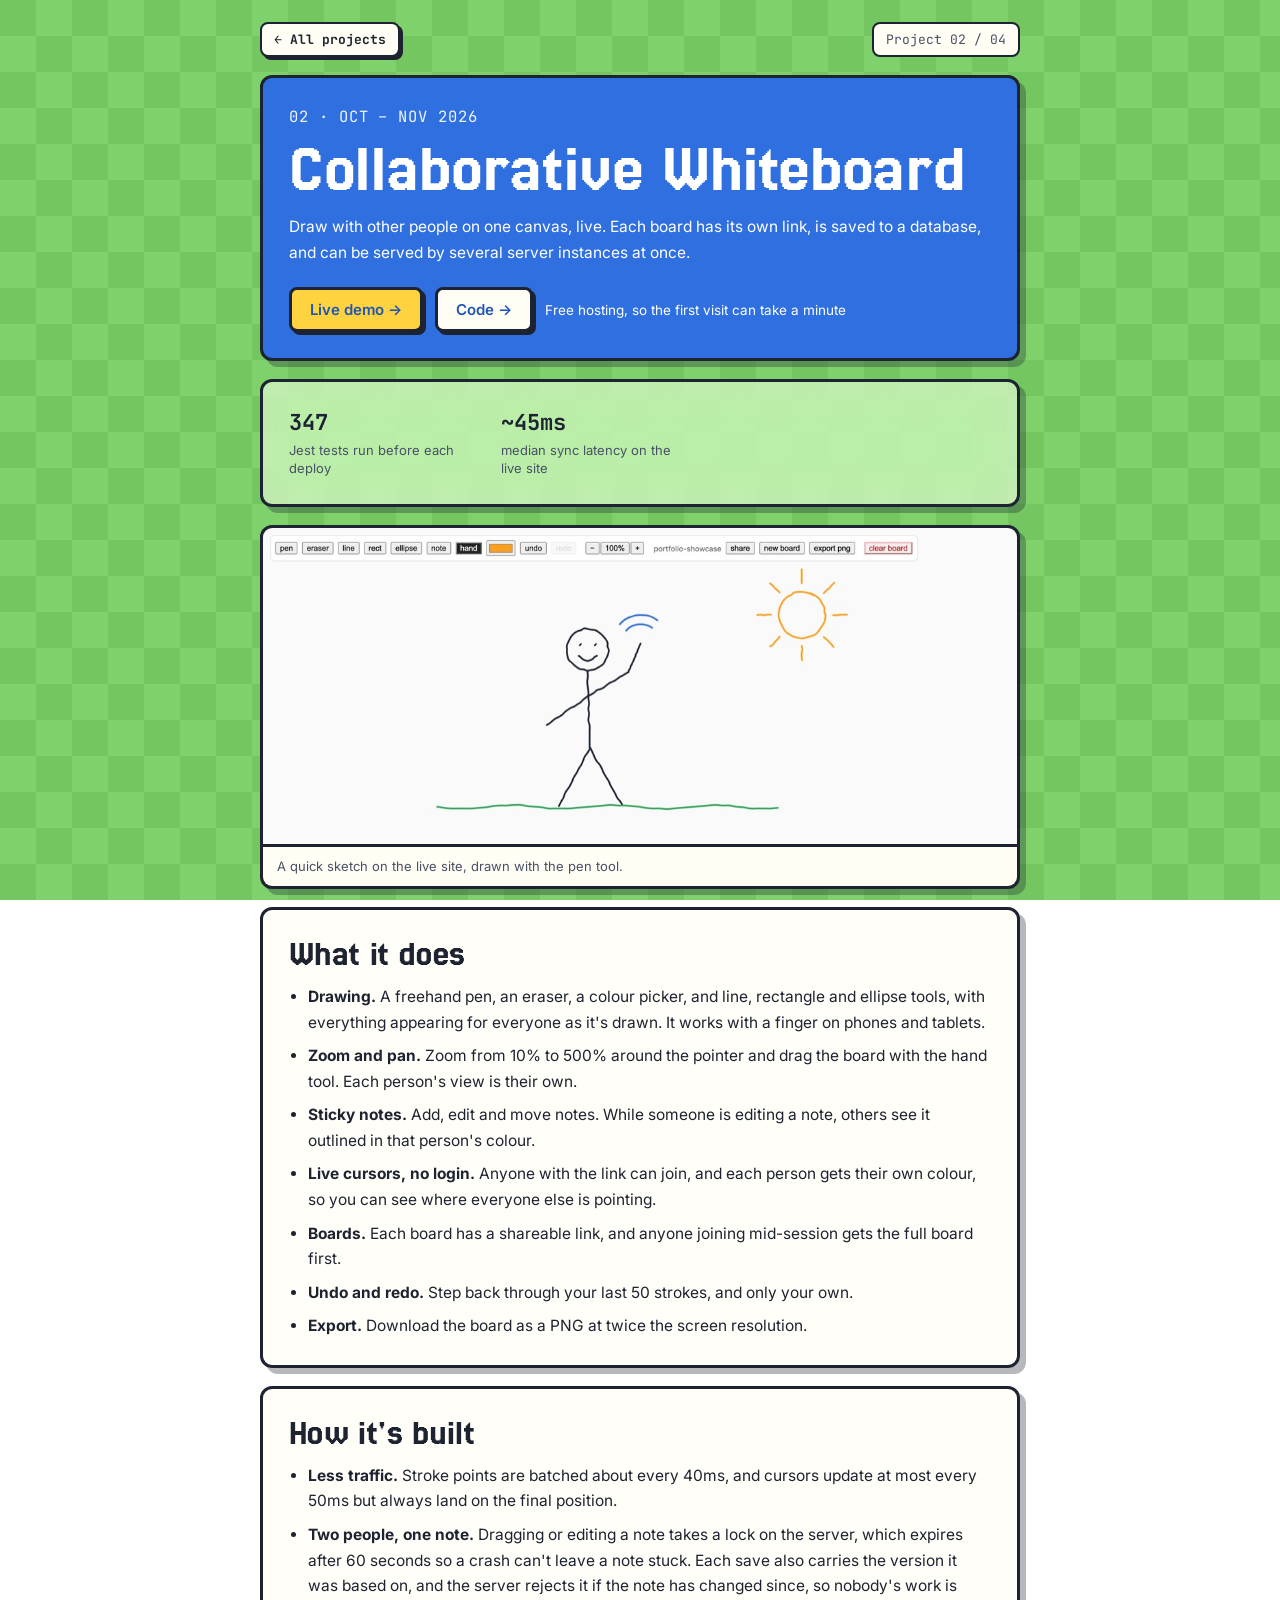
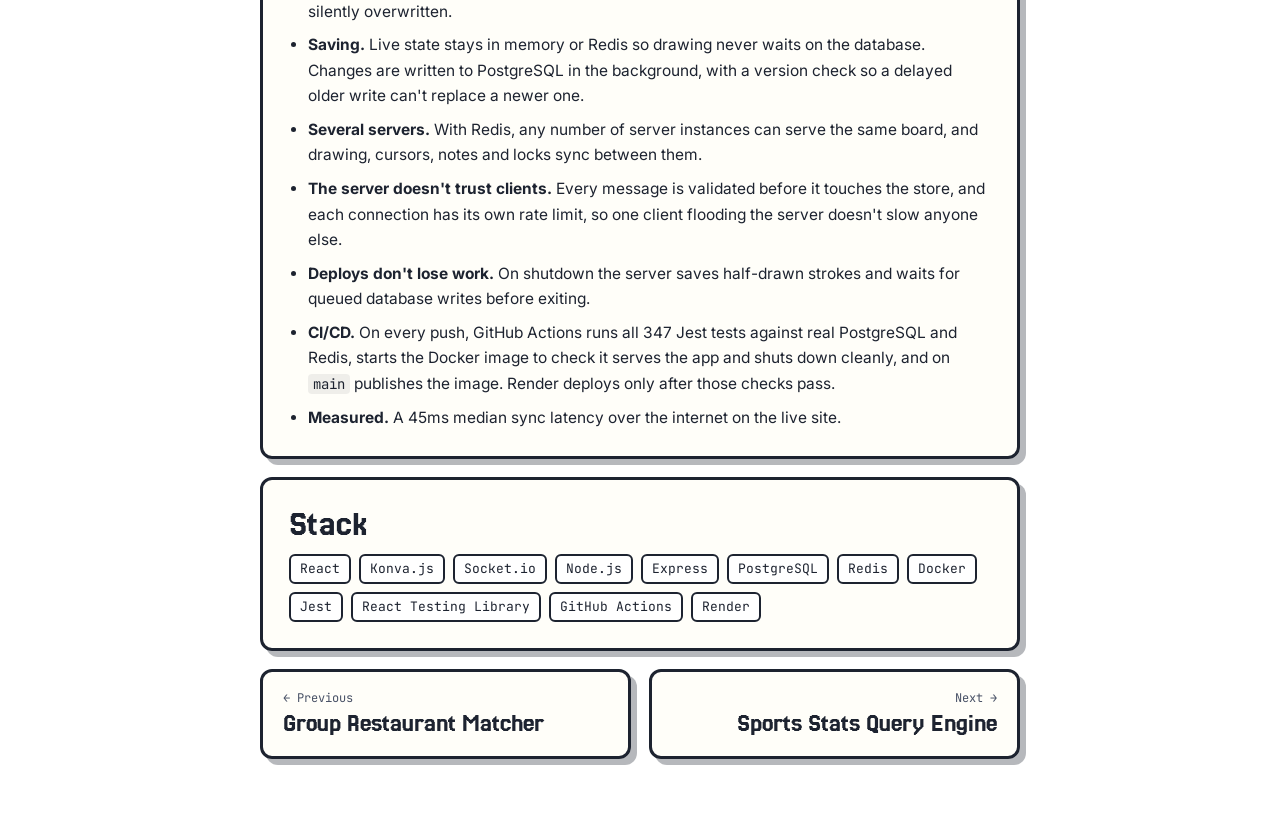
==== commit 60199b92: "Update the resume and drop figures it no longer lists" ====
--- a/projects/collaborative-whiteboard.html
+++ b/projects/collaborative-whiteboard.html
@@ -31,7 +31,6 @@
     </header>
 
     <dl class="card figures">
-      <div><dt>0</dt><dd>conflicts across 5,000 simultaneous edits</dd></div>
       <div><dt>347</dt><dd>Jest tests run before each deploy</dd></div>
       <div><dt>~45ms</dt><dd>median sync latency on the live site</dd></div>
     </dl>
@@ -64,7 +63,7 @@
         <li><strong>The server doesn't trust clients.</strong> Every message is validated before it touches the store, and each connection has its own rate limit, so one client flooding the server doesn't slow anyone else.</li>
         <li><strong>Deploys don't lose work.</strong> On shutdown the server saves half-drawn strokes and waits for queued database writes before exiting.</li>
         <li><strong>CI/CD.</strong> On every push, GitHub Actions runs all 347 Jest tests against real PostgreSQL and Redis, starts the Docker image to check it serves the app and shuts down cleanly, and on <code>main</code> publishes the image. Render deploys only after those checks pass.</li>
-        <li><strong>Measured.</strong> 0 conflicts across 5,000 simultaneous attempts to edit the same notes, and a 45ms median sync latency over the internet on the live site.</li>
+        <li><strong>Measured.</strong> A 45ms median sync latency over the internet on the live site.</li>
       </ul>
     </section>
 
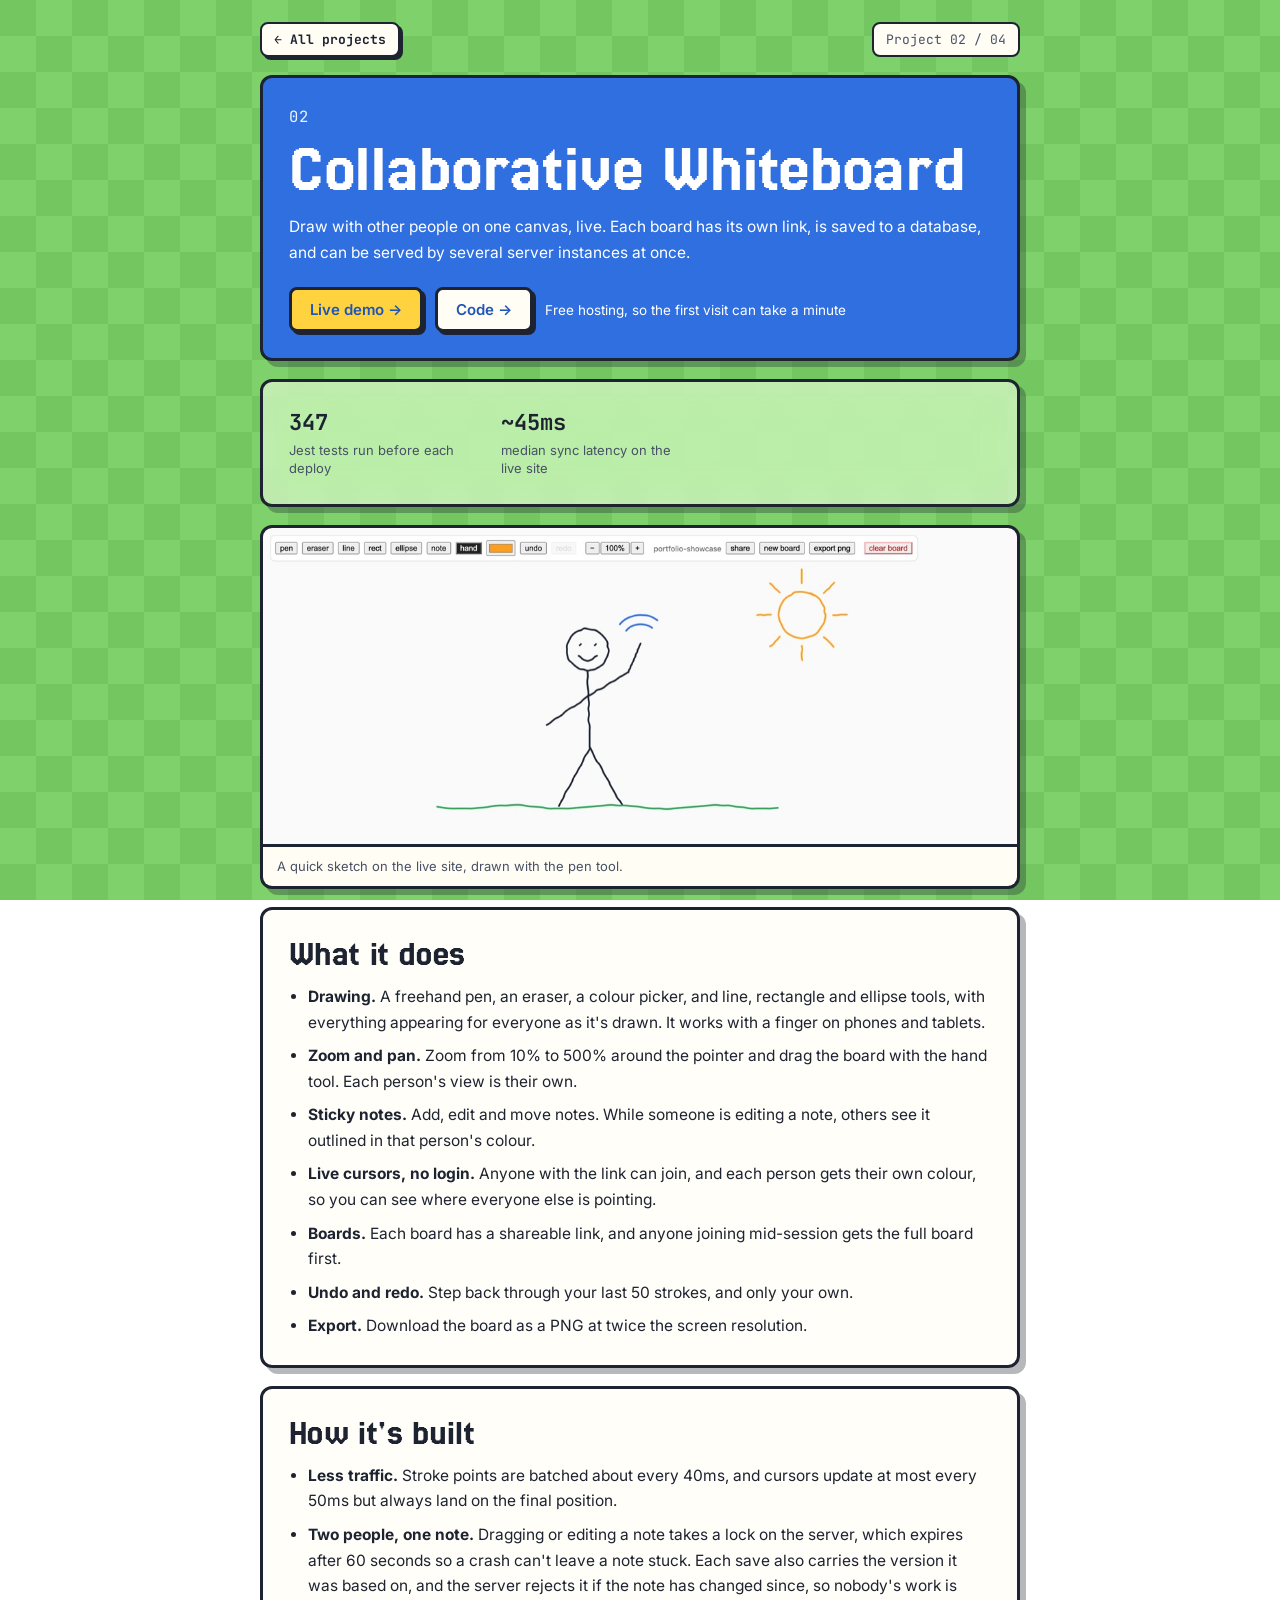
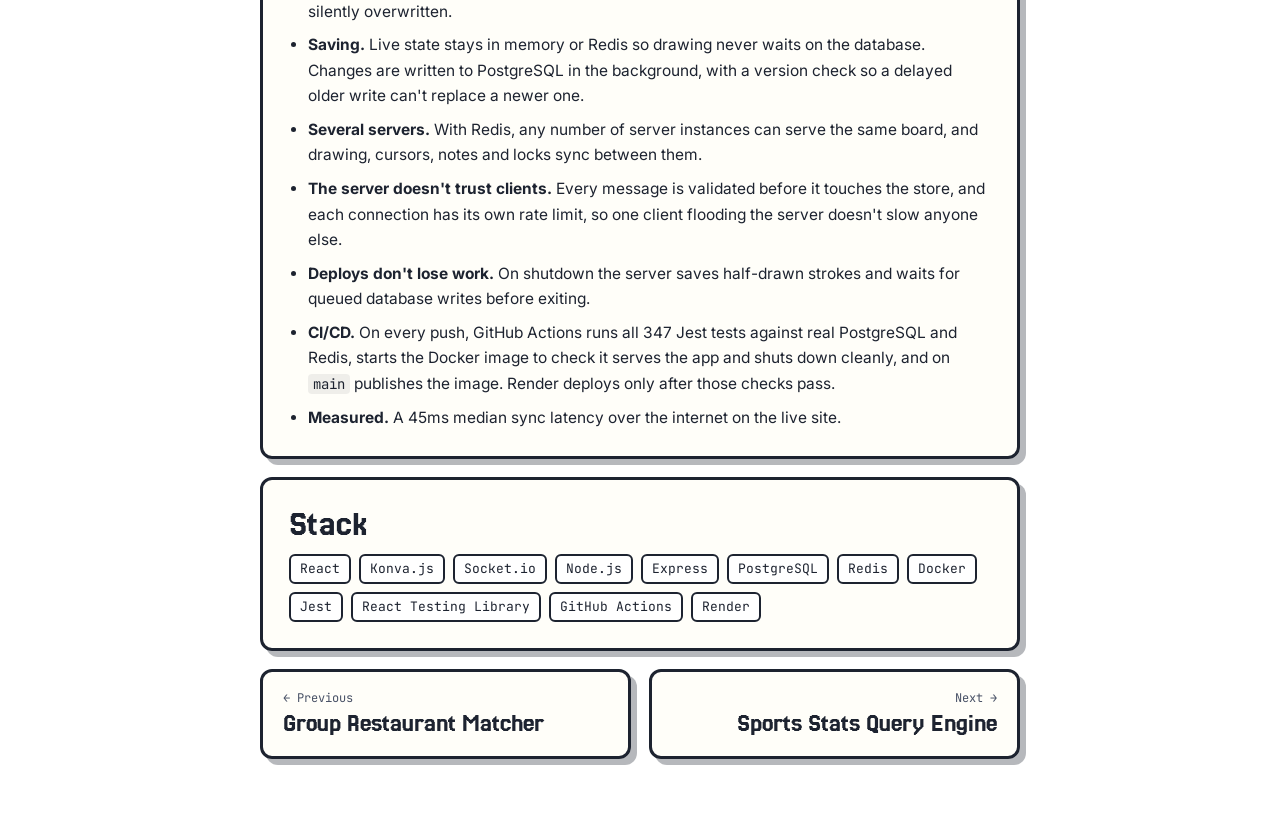
==== commit 01c0c79b: "Remove dates from the project cards and pages" ====
--- a/projects/collaborative-whiteboard.html
+++ b/projects/collaborative-whiteboard.html
@@ -24,7 +24,7 @@
 
   <main class="page">
     <header class="card head">
-      <p class="kicker">02 · Oct – Nov 2026</p>
+      <p class="kicker">02</p>
       <h1>Collaborative Whiteboard</h1>
       <p class="sub">Draw with other people on one canvas, live. Each board has its own link, is saved to a database, and can be served by several server instances at once.</p>
       <div class="actions"><a class="btn" href="https://collab-whiteboard-vhsh.onrender.com" target="_blank" rel="noopener">Live demo →</a><a class="btn" href="https://github.com/colby-okazaki/collab-whiteboard" target="_blank" rel="noopener">Code →</a><span class="note">Free hosting, so the first visit can take a minute</span></div>
